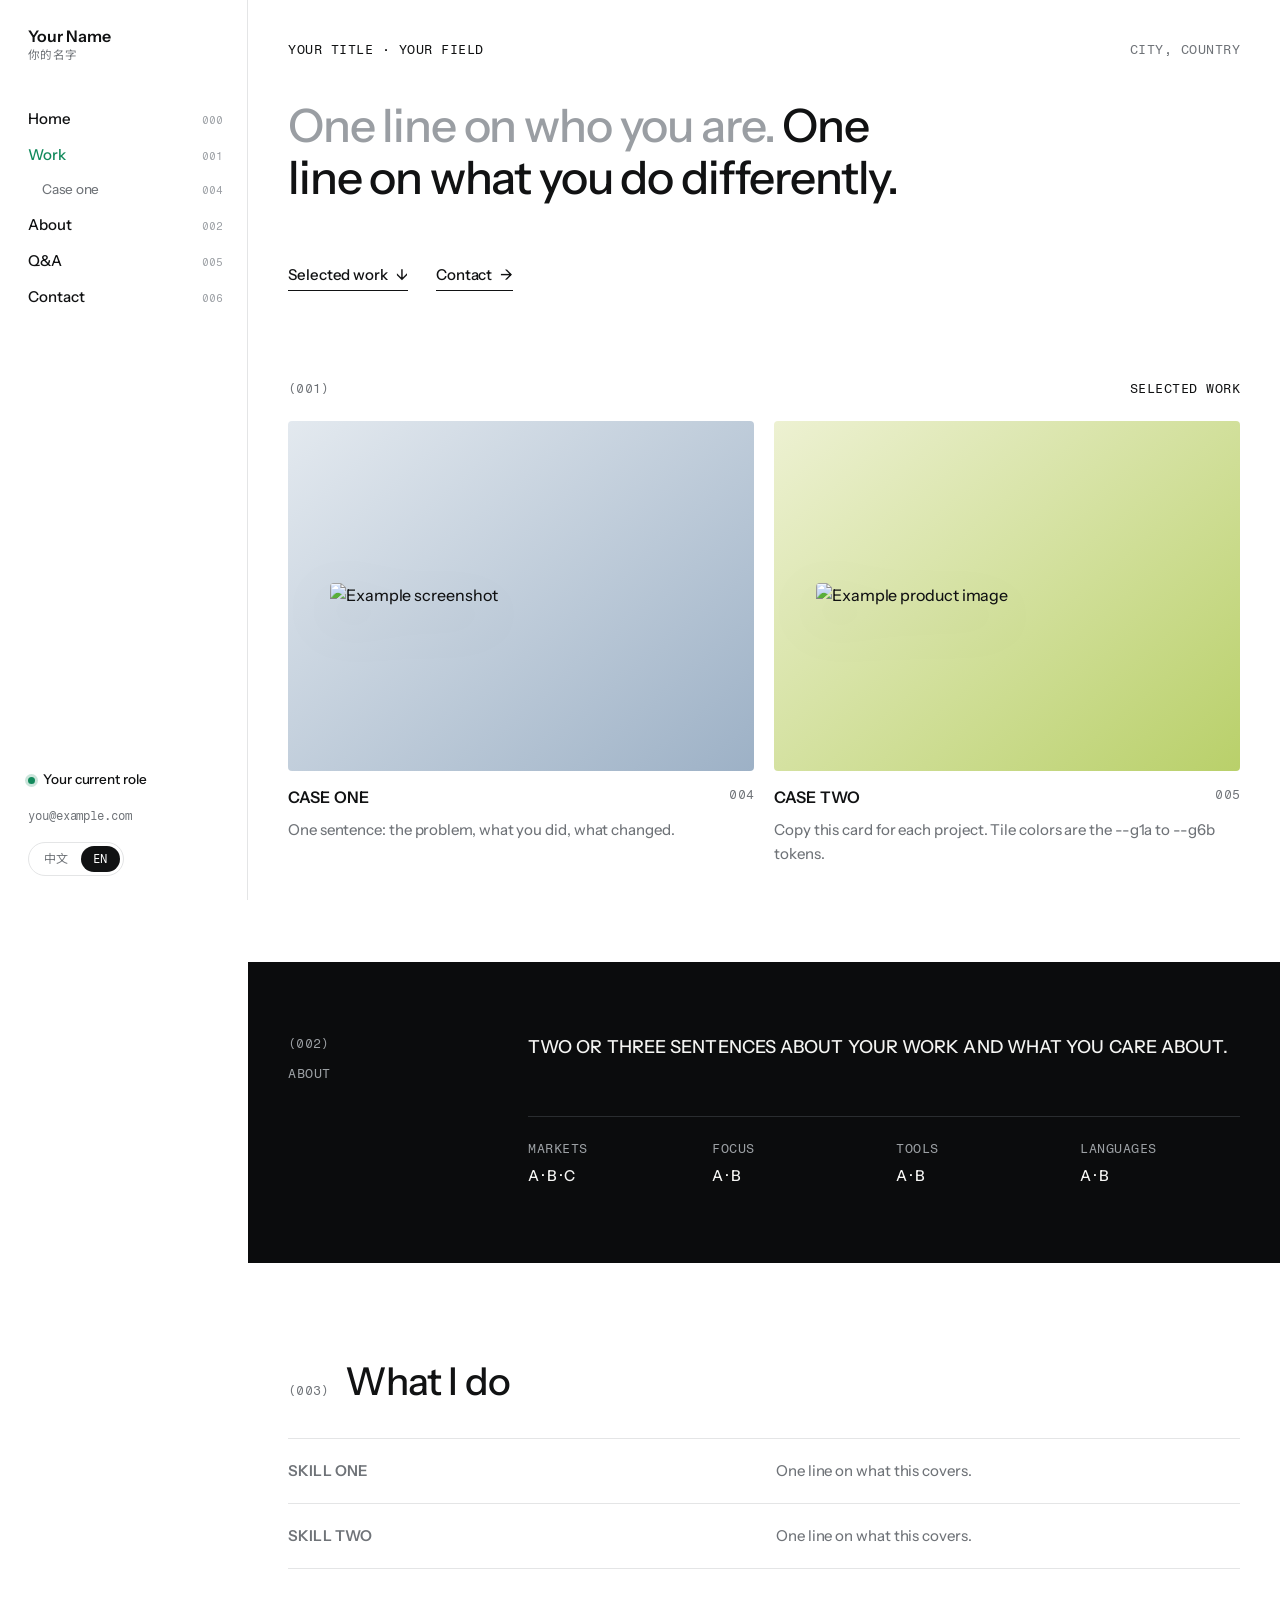
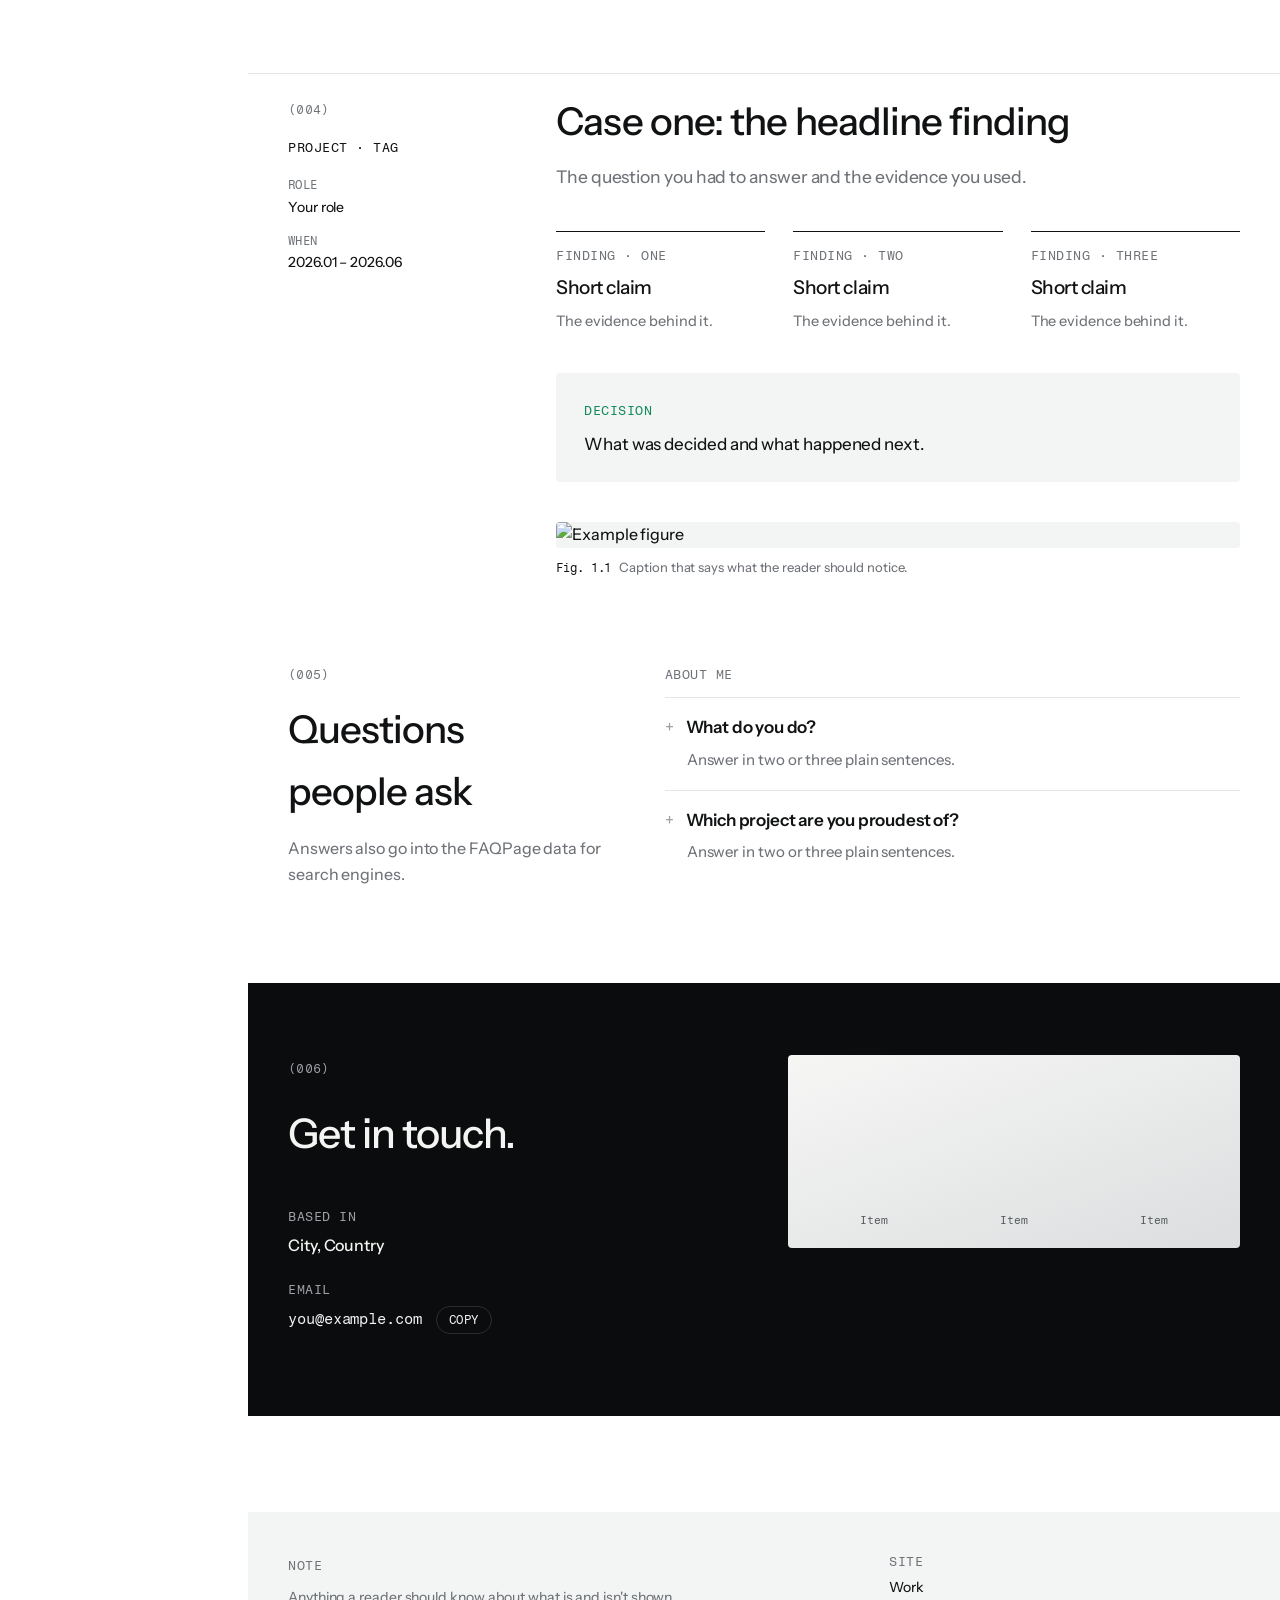
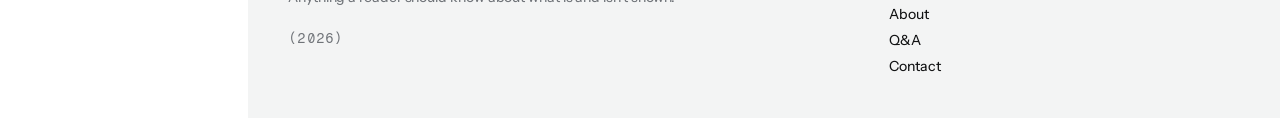
==== portfolio-template/index.html @ 122d9f9f "Initial toolkit: QMK/VIA templates, polling rate and stick testers, portfolio template Co-Authored-B" ====
<!doctype html>
<html lang="en">
<head>
<meta charset="utf-8">
<meta name="viewport" content="width=device-width, initial-scale=1, viewport-fit=cover">
<meta name="description" content="Replace with one sentence about you.">
<title>Your Name Portfolio</title>
<link rel="preconnect" href="https://fonts.googleapis.com">
<link rel="preconnect" href="https://fonts.gstatic.com" crossorigin>
<link rel="stylesheet" href="https://fonts.googleapis.com/css2?family=Instrument+Sans:wght@400;500;600;700&family=Fragment+Mono&family=Noto+Sans+SC:wght@400;500;700&display=swap" media="print" onload="this.media='all'">
<style>
/* Layout: fixed name-and-index sidebar on the left; a white page of numbered sections (work grid, about band, what I do, six case files, contact band). Bilingual via data-lang on the root. */
:root {
  --bg: #ffffff;
  --fg: #111213;
  --muted: #6f7378;
  --soft: #9a9ea3;
  --line: #e4e5e6;
  --tile: #f3f4f4;
  --accent: #128a5c;
  --band-bg: #0b0c0d;
  --band-fg: #f4f4f2;
  --band-muted: #9ca0a4;
  --band-line: #2a2d30;
  --shadow: rgba(17, 18, 19, 0.16);
  --g1a: #e3e9ef; --g1b: #9db1c6;
  --g2a: #edf1d2; --g2b: #b9d06a;
  --g3a: #f4e7da; --g3b: #e3a57c;
  --g4a: #ebe7f4; --g4b: #aba2d8;
  --g5a: #ddf0ec; --g5b: #7fc3b4;
  --g6a: #f5e9cd; --g6b: #d9b46c;
  --f-sans: "Instrument Sans", "Noto Sans SC", "PingFang SC", "Microsoft YaHei", system-ui, sans-serif;
  --f-mono: "Fragment Mono", "Noto Sans SC", ui-monospace, "Consolas", monospace;
  --side: 248px;
}
@media (prefers-color-scheme: dark) {
  :root:not([data-theme="light"]) {
    --bg: #0d0e0f; --fg: #f1f1ef; --muted: #9a9ea3; --soft: #6f7378; --line: #25282b; --tile: #17191b;
    --accent: #45c993; --band-bg: #17191b; --band-fg: #f4f4f2; --band-muted: #9ca0a4; --band-line: #2f3236;
    --shadow: rgba(0, 0, 0, 0.5);
    color-scheme: dark;
  }
}
:root[data-theme="dark"] {
  --bg: #0d0e0f; --fg: #f1f1ef; --muted: #9a9ea3; --soft: #6f7378; --line: #25282b; --tile: #17191b;
  --accent: #45c993; --band-bg: #17191b; --band-fg: #f4f4f2; --band-muted: #9ca0a4; --band-line: #2f3236;
  --shadow: rgba(0, 0, 0, 0.5);
  color-scheme: dark;
}
:root[data-lang="en"] .zh { display: none !important; }
:root:not([data-lang="en"]) .en { display: none !important; }
* { box-sizing: border-box; }
html { scroll-behavior: smooth; }
body {
  margin: 0; background: var(--bg); color: var(--fg);
  font-family: var(--f-sans); font-size: 16px; line-height: 1.6; font-weight: 450;
  -webkit-font-smoothing: antialiased; letter-spacing: -0.005em;
}
:root:not([data-lang="en"]) body { line-height: 1.8; letter-spacing: 0; }
a { color: inherit; }
a:focus-visible, button:focus-visible { outline: 2px solid var(--accent); outline-offset: 3px; border-radius: 2px; }
h1, h2, h3 { margin: 0; font-weight: 500; text-wrap: balance; letter-spacing: -0.025em; }
.mono, .label { font-family: var(--f-mono); }
.label { font-size: 12.5px; letter-spacing: 0.04em; text-transform: uppercase; color: var(--fg); }
.label.dim { color: var(--muted); }
.num { font-family: var(--f-mono); font-size: 12.5px; color: var(--muted); letter-spacing: 0.02em; }
.arrow-link {
  display: inline-flex; align-items: center; gap: 8px; font: 500 15px/1 var(--f-sans);
  color: var(--fg); text-decoration: none; background: none; border: 0; cursor: pointer;
  padding: 0 0 8px; border-bottom: 1px solid currentColor;
}
.arrow-link::after { content: "→"; transition: transform 0.2s ease; }
.arrow-link.down::after { content: "↓"; }
.arrow-link:hover::after { transform: translateX(3px); }
.arrow-link.down:hover::after { transform: translateY(3px); }

/* sidebar */
.side {
  position: fixed; inset: 0 auto 0 0; width: calc(var(--side) + env(safe-area-inset-left, 0px)); z-index: 20;
  background: var(--bg); border-right: 1px solid var(--line);
  padding: calc(env(safe-area-inset-top, 0px) + 26px) 24px calc(env(safe-area-inset-bottom, 0px) + 24px) calc(env(safe-area-inset-left, 0px) + 28px);
  display: flex; flex-direction: column; gap: 40px;
}
.side .name { font-size: 16px; font-weight: 600; letter-spacing: 0; text-decoration: none; display: grid; gap: 2px; line-height: 1.25; }
.side .name small { font-family: var(--f-mono); font-size: 11.5px; font-weight: 400; color: var(--muted); letter-spacing: 0.04em; text-transform: uppercase; }
.side nav { display: grid; gap: 2px; }
.side nav a { display: flex; justify-content: space-between; align-items: baseline; gap: 12px; text-decoration: none; padding: 5px 0; font-size: 15px; font-weight: 500; }
.side nav a span:last-child { font-family: var(--f-mono); font-size: 11px; color: var(--soft); }
.side nav a:hover, .side nav a.on { color: var(--accent); }
.side nav .sub { padding-left: 14px; font-size: 13.5px; font-weight: 450; color: var(--muted); }
.side .foot { margin-top: auto; display: grid; gap: 16px; }
.status { display: inline-flex; align-items: center; gap: 8px; font-size: 13.5px; font-weight: 500; }
.status::before { content: ""; width: 7px; height: 7px; border-radius: 50%; background: var(--accent); box-shadow: 0 0 0 3px color-mix(in srgb, var(--accent) 22%, transparent); }
.side .mail { font-family: var(--f-mono); font-size: 12px; color: var(--muted); word-break: break-all; }

.lang { display: inline-flex; border: 1px solid var(--line); border-radius: 999px; padding: 3px; background: var(--bg); width: max-content; }
.lang button { font: 400 12px/1 var(--f-mono); letter-spacing: 0.04em; color: var(--muted); background: none; border: 0; border-radius: 999px; padding: 7px 12px; cursor: pointer; }
.lang button[aria-pressed="true"] { background: var(--fg); color: var(--bg); }

/* mobile bar */
.topbar { display: none; }
body::before { content: ""; position: fixed; inset: 0 0 auto; height: env(safe-area-inset-top, 0px); z-index: 30; background: var(--bg); }

/* page */
.page { margin-left: calc(var(--side) + env(safe-area-inset-left, 0px)); }
.wrap {
  max-width: 1180px;
  padding-left: max(40px, env(safe-area-inset-left, 0px));
  padding-right: max(40px, env(safe-area-inset-right, 0px));
}
.sec { padding-block: 88px 0; }
.sec-head { display: flex; justify-content: space-between; align-items: baseline; gap: 16px; margin-bottom: 22px; }

/* hero */
.hero { padding-block: 40px 0; }
.hero-top { display: flex; justify-content: space-between; gap: 16px; flex-wrap: wrap; }
.hero h1 { margin-top: 40px; font-size: clamp(32px, 3.6vw, 50px); line-height: 1.12; max-width: 22em; }
.hero h1 .g { color: var(--soft); }
:root:not([data-lang="en"]) .hero h1 { line-height: 1.32; letter-spacing: 0; font-weight: 500; }
.hero-links { display: flex; gap: 28px; flex-wrap: wrap; margin-top: 64px; }

/* work grid */
.work { display: grid; grid-template-columns: repeat(2, minmax(0, 1fr)); gap: 44px 20px; }
.wcard { text-decoration: none; display: grid; gap: 14px; align-content: start; min-width: 0; }
.wtile {
  aspect-ratio: 4 / 3; border-radius: 4px; overflow: hidden; display: grid; place-items: center; padding: 9%;
  background: linear-gradient(140deg, var(--a) 0%, var(--b) 100%); max-width: 100%;
}
.wtile img { width: 100%; height: 100%; object-fit: contain; filter: drop-shadow(0 18px 28px var(--shadow)); transition: transform 0.5s cubic-bezier(.2,.7,.2,1); }
.wtile img.shot { height: auto; max-height: 100%; border-radius: 4px; }
.wcard:hover .wtile img { transform: scale(1.035); }
.wcard h3 { font-size: 16px; font-weight: 600; letter-spacing: 0.01em; text-transform: uppercase; display: flex; justify-content: space-between; gap: 12px; }
.wcard h3 .num { text-transform: none; font-weight: 400; }
.wcard p { margin: -6px 0 0; color: var(--muted); font-size: 15px; max-width: 34em; }

/* dark bands */
.band { background: var(--band-bg); color: var(--band-fg); margin-top: 96px; }
.band .wrap { padding-block: 72px 76px; }
.band .num, .band .label.dim { color: var(--band-muted); }
.about-grid { display: grid; grid-template-columns: 200px minmax(0, 1fr); gap: 40px; }
.about-text { display: grid; gap: 22px; max-width: 760px; }
.about-text p { margin: 0; font-size: clamp(18px, 1.6vw, 21px); line-height: 1.5; font-weight: 500; }
:root[data-lang="en"] .about-text p { text-transform: uppercase; font-size: clamp(16px, 1.4vw, 19px); letter-spacing: 0.005em; line-height: 1.45; }
.facts { display: grid; grid-template-columns: repeat(4, minmax(0, 1fr)); gap: 24px; margin-top: 56px; padding-top: 22px; border-top: 1px solid var(--band-line); }
.facts div { display: grid; gap: 6px; align-content: start; min-width: 0; }
.facts b { font-weight: 500; font-size: 15px; line-height: 1.45; }

/* what I do */
.svc-title { font-size: clamp(28px, 3vw, 40px); display: flex; align-items: baseline; gap: 16px; margin-bottom: 26px; }
.svc { border-top: 1px solid var(--line); }
.svc div { display: grid; grid-template-columns: minmax(0, 1fr) minmax(0, 1fr); gap: 24px; padding-block: 20px; border-bottom: 1px solid var(--line); }
.svc b { font-size: 15px; font-weight: 600; text-transform: uppercase; letter-spacing: 0.01em; }
.svc span { color: var(--muted); font-size: 15px; }

/* case files */
.case { padding-block: 104px 0; }
.case > .wrap { border-top: 1px solid var(--line); padding-top: 26px; }
.case-grid { display: grid; grid-template-columns: 220px minmax(0, 1fr); gap: 48px; }
.rail { position: sticky; top: calc(env(safe-area-inset-top, 0px) + 28px); align-self: start; display: grid; gap: 18px; }
.rail .code { font-family: var(--f-mono); font-size: 12.5px; letter-spacing: 0.04em; }
.rail dl { margin: 0; display: grid; gap: 14px; }
.rail dt { font-family: var(--f-mono); font-size: 11.5px; letter-spacing: 0.04em; text-transform: uppercase; color: var(--muted); }
.rail dd { margin: 2px 0 0; font-size: 14px; line-height: 1.5; }
.body { min-width: 0; display: grid; gap: 40px; }
.case h2 { font-size: clamp(28px, 3vw, 42px); line-height: 1.15; }
:root:not([data-lang="en"]) .case h2 { line-height: 1.35; letter-spacing: 0; }
.case .intro { font-size: 17.5px; max-width: 40em; margin: 18px 0 0; color: var(--muted); }

.findings { display: grid; grid-template-columns: repeat(3, minmax(0, 1fr)); gap: 28px; }
.finding { border-top: 1px solid var(--fg); padding-top: 14px; display: grid; gap: 10px; align-content: start; min-width: 0; }
.finding .label { color: var(--muted); }
.finding h3 { font-size: 19px; line-height: 1.3; }
.finding p { margin: 0; font-size: 14.5px; color: var(--muted); }
.decision { background: var(--tile); border-radius: 4px; padding: 24px 28px; max-width: 820px; }
.decision .label { color: var(--accent); }
.decision p { margin: 8px 0 0; font-size: 17px; }

figure { margin: 0; display: grid; gap: 10px; min-width: 0; align-content: start; }
figure img { width: 100%; height: auto; display: block; border-radius: 4px; background: var(--tile); }
figcaption { font-size: 13px; color: var(--muted); line-height: 1.5; }
figcaption .mono { color: var(--fg); margin-right: 8px; font-size: 12px; }
.figs-2 { display: grid; grid-template-columns: repeat(2, minmax(0, 1fr)); gap: 36px 20px; }
.figs-3 { display: grid; grid-template-columns: repeat(3, minmax(0, 1fr)); gap: 20px; }
.figs-wide { display: grid; grid-template-columns: 1.5fr 1fr; gap: 28px; align-items: start; }
.figs-3 img { aspect-ratio: 4 / 3; object-fit: cover; }
.tall-crop { max-height: 380px; object-fit: cover; object-position: center 35%; }

.split { display: grid; grid-template-columns: minmax(0, 1fr) minmax(0, 1fr); gap: 28px; align-items: start; }
.item { min-width: 0; }
.item h3 { font-size: 21px; line-height: 1.3; }
.item p { margin: 8px 0 0; font-size: 15.5px; }
.item .label { margin-bottom: 10px; display: block; color: var(--muted); }
.split .item { border-top: 1px solid var(--fg); padding-top: 14px; }

.diagram { background: var(--tile); border-radius: 4px; padding: 22px 18px 14px; overflow-x: auto; }
.diagram svg { display: block; width: 100%; min-width: 620px; height: auto; }
.d-box { fill: var(--bg); stroke: var(--line); stroke-width: 1.4; }
.d-focus { fill: var(--bg); stroke: var(--accent); stroke-width: 1.8; }
.d-line { stroke: var(--soft); stroke-width: 1.4; fill: none; }
.d-line.acc { stroke: var(--accent); stroke-width: 1.8; }
.d-line.dash { stroke-dasharray: 5 4; }
.d-head { fill: var(--soft); }
.d-head.acc { fill: var(--accent); }
.d-t { fill: var(--fg); font-family: var(--f-sans); font-size: 14px; font-weight: 600; }
.d-s { fill: var(--muted); font-family: var(--f-mono); font-size: 11px; }
.d-cap { fill: var(--muted); font-family: var(--f-sans); font-size: 12px; }

table.cov { width: 100%; border-collapse: collapse; font-size: 14px; }
.tablewrap { overflow-x: auto; border-top: 1px solid var(--fg); min-width: 0; }
table.cov th, table.cov td { text-align: left; padding: 12px 12px 12px 0; border-bottom: 1px solid var(--line); vertical-align: top; }
table.cov th { font-family: var(--f-mono); font-size: 11.5px; letter-spacing: 0.04em; text-transform: uppercase; color: var(--muted); font-weight: 400; }
table.cov td:first-child { font-weight: 600; white-space: nowrap; }
table.cov td.n { font-family: var(--f-mono); font-variant-numeric: tabular-nums; white-space: nowrap; }

.cards2 { display: grid; grid-template-columns: repeat(2, minmax(0, 1fr)); gap: 28px; }
.card { border-top: 1px solid var(--fg); padding-top: 14px; display: grid; gap: 8px; align-content: start; min-width: 0; }
.card h3 { font-size: 21px; }
.card .when { font-family: var(--f-mono); font-size: 12px; color: var(--muted); }
.card ul { margin: 4px 0 0; padding-left: 18px; font-size: 15px; }
.card li { margin: 5px 0; }
.case a { text-underline-offset: 3px; }

/* q&a */
.faq-grid { display: grid; grid-template-columns: minmax(0, 0.8fr) minmax(0, 1.4fr); gap: 48px; align-items: start; }
.faq-intro { position: sticky; top: calc(env(safe-area-inset-top, 0px) + 28px); display: grid; gap: 14px; }
.faq-intro h2 { font-size: clamp(28px, 3vw, 40px); }
.faq-intro p { margin: 0; color: var(--muted); max-width: 22em; }
.faq { display: grid; gap: 0; min-width: 0; }
.faq > .label { padding-block: 34px 12px; }
.faq > .label:first-child { padding-top: 0; }
.qa { border-top: 1px solid var(--line); padding-block: 16px 18px; display: grid; gap: 6px; }
.qa h3 { font-size: 17px; font-weight: 600; letter-spacing: -0.01em; display: flex; gap: 12px; }
.qa h3::before { content: "+"; font-weight: 400; color: var(--soft); }
.qa p { margin: 0 0 0 22px; color: var(--muted); font-size: 15px; max-width: 42em; }

/* contact */
.contact-grid { display: grid; grid-template-columns: minmax(0, 1fr) minmax(0, 1fr); gap: 48px; align-items: start; }
.contact-grid h2 { font-size: clamp(30px, 3.2vw, 44px); margin-top: 20px; }
.contact-info { display: grid; gap: 22px; margin-top: 40px; }
.contact-info > div { display: grid; gap: 6px; justify-items: start; }
.band .arrow-link { color: var(--band-fg); }
.contact-info b { font-weight: 500; font-size: 16px; }
.copy-row { display: flex; gap: 14px; align-items: baseline; flex-wrap: wrap; }
.copy-row b { font-family: var(--f-mono); font-weight: 400; font-size: 15px; user-select: all; }
.copy-btn { font: 400 12px/1 var(--f-mono); letter-spacing: 0.04em; text-transform: uppercase; color: var(--band-fg); background: none; border: 1px solid var(--band-line); border-radius: 999px; padding: 7px 12px; cursor: pointer; }
.copy-btn:hover { border-color: var(--band-fg); }
.lineup { background: linear-gradient(160deg, #f6f6f5, #dcdedf); border-radius: 4px; padding: 28px 22px 18px; display: grid; grid-template-columns: repeat(3, minmax(0, 1fr)); gap: 18px 12px; align-items: end; }
.lineup figure { justify-items: center; }
.lineup img { background: none; height: 120px; width: auto; max-width: 100%; object-fit: contain; filter: drop-shadow(0 12px 14px rgba(17, 18, 19, 0.18)); }
.lineup figcaption { font-family: var(--f-mono); font-size: 11px; color: #55595d; }
.band .hint { font-size: 13px; color: var(--band-muted); }

/* footer */
.foot-note { background: var(--tile); margin-top: 96px; }
.foot-note .wrap { padding-block: 40px calc(env(safe-area-inset-bottom, 0px) + 40px); display: grid; grid-template-columns: minmax(0, 1.6fr) minmax(0, 1fr); gap: 40px; }
.foot-note p { margin: 8px 0 0; font-size: 14px; color: var(--muted); max-width: 40em; }
.foot-links { display: grid; gap: 4px; align-content: start; font-size: 14px; }
.foot-links a { text-decoration: none; }
.foot-links a:hover { color: var(--accent); }

@media (max-width: 1080px) {
  .findings { grid-template-columns: 1fr; gap: 22px; }
  .case-grid { grid-template-columns: 180px minmax(0, 1fr); gap: 32px; }
}
@media (max-width: 960px) {
  .side { display: none; }
  .page { margin-left: 0; }
  .topbar {
    display: flex; justify-content: space-between; align-items: center; gap: 12px;
    position: sticky; top: env(safe-area-inset-top, 0px); z-index: 20; background: var(--bg); border-bottom: 1px solid var(--line);
    padding-block: 12px;
    padding-left: max(16px, env(safe-area-inset-left, 0px)); padding-right: max(16px, env(safe-area-inset-right, 0px));
  }
  .topbar .name { font-weight: 600; text-decoration: none; font-size: 15px; }
  .wrap { padding-left: max(16px, env(safe-area-inset-left, 0px)); padding-right: max(16px, env(safe-area-inset-right, 0px)); }
  .case-grid, .about-grid, .contact-grid, .faq-grid { grid-template-columns: 1fr; gap: 24px; }
  .rail, .faq-intro { position: static; }
  .rail dl { grid-template-columns: repeat(2, minmax(0, 1fr)); }
  .facts { grid-template-columns: repeat(2, minmax(0, 1fr)); }
  .figs-wide, .split, .cards2, .foot-note .wrap { grid-template-columns: 1fr; }
  .rail { scroll-margin-top: 70px; }
  .case, .sec, [id] { scroll-margin-top: 64px; }
}
@media (max-width: 640px) {
  .work, .figs-2, .figs-3, .svc div { grid-template-columns: 1fr; }
  .svc div { gap: 6px; }
  .hero h1 { margin-top: 28px; }
  .hero-links { margin-top: 40px; }
  .sec { padding-block: 64px 0; }
  .case { padding-block: 72px 0; }
  .band { margin-top: 72px; }
  .band .wrap { padding-block: 52px 56px; }
}
@media print {
  .side, .topbar, .hero-links { display: none; }
  .page { margin-left: 0; }
  .case { break-before: page; padding-block: 0; }
  .rail { position: static; }
  figure, .finding, .card, .diagram, .tablewrap, .item, .wcard { break-inside: avoid; }
}
@media (prefers-reduced-motion: reduce) {
  html { scroll-behavior: auto; }
  .wtile img, .arrow-link::after { transition: none; }
}
</style>
</head>
<body>

<aside class="side" aria-label="Site">
  <a class="name" href="#top"><span class="en">Your Name</span><span class="zh">你的名字</span><small><span class="en">你的名字</span><span class="zh">Your Name</span></small></a>
  <nav aria-label="Sections">
    <a href="#top"><span><span class="en">Home</span><span class="zh">首页</span></span><span>000</span></a>
    <a href="#work"><span><span class="en">Work</span><span class="zh">作品</span></span><span>001</span></a>
    <a class="sub" href="#case-one"><span><span class="en">Case one</span><span class="zh">案例一</span></span><span>004</span></a>
    <a href="#about"><span><span class="en">About</span><span class="zh">关于我</span></span><span>002</span></a>
    <a href="#faq"><span><span class="en">Q&amp;A</span><span class="zh">常见问题</span></span><span>005</span></a>
    <a href="#contact"><span><span class="en">Contact</span><span class="zh">联系</span></span><span>006</span></a>
  </nav>
  <div class="foot">
    <span class="status"><span class="en">Your current role</span><span class="zh">你现在的职位</span></span>
    <span class="mail">you@example.com</span>
    <div class="lang" role="group" aria-label="Language / 语言">
      <button type="button" id="lang-zh" data-set="zh" aria-pressed="false">中文</button>
      <button type="button" id="lang-en" data-set="en" aria-pressed="true">EN</button>
    </div>
  </div>
</aside>

<div class="page" id="top">
<header class="topbar">
  <a class="name" href="#top"><span class="en">Your Name</span><span class="zh">你的名字</span></a>
  <div class="lang" role="group" aria-label="Language / 语言">
    <button type="button" id="lang-zh-m" data-set="zh" aria-pressed="false">中文</button>
    <button type="button" id="lang-en-m" data-set="en" aria-pressed="true">EN</button>
  </div>
</header>
<main>
<section class="hero"><div class="wrap">
  <div class="hero-top"><span class="label"><span class="en">Your title · Your field</span><span class="zh">职位 · 领域</span></span><span class="label dim"><span class="en">City, Country</span><span class="zh">城市</span></span></div>
  <h1><span class="en"><span class="g">One line on who you are.</span> One line on what you do differently.</span><span class="zh"><span class="g">一句话说明你是谁。</span>一句话说明你和别人做得不一样的地方。</span></h1>
  <div class="hero-links"><a class="arrow-link down" href="#work"><span class="en">Selected work</span><span class="zh">查看作品</span></a><a class="arrow-link" href="#contact"><span class="en">Contact</span><span class="zh">联系我</span></a></div>
</div></section>

<section class="sec" id="work"><div class="wrap">
  <div class="sec-head"><span class="num">(001)</span><span class="label"><span class="en">Selected work</span><span class="zh">作品</span></span></div>
  <div class="work">
    <a class="wcard" href="#case-one"><div class="wtile" style="--a: var(--g1a); --b: var(--g1b)"><img class="shot" src="https://placehold.co/1200x800/png?text=Screenshot" alt="Example screenshot"></div>
      <h3><span><span class="en">Case one</span><span class="zh">案例一</span></span><span class="num">004</span></h3>
      <p><span class="en">One sentence: the problem, what you did, what changed.</span><span class="zh">一句话：问题、你做了什么、结果如何。</span></p></a>
    <a class="wcard" href="#case-one"><div class="wtile" style="--a: var(--g2a); --b: var(--g2b)"><img class="shot" src="https://placehold.co/1200x800/png?text=Product" alt="Example product image"></div>
      <h3><span><span class="en">Case two</span><span class="zh">案例二</span></span><span class="num">005</span></h3>
      <p><span class="en">Copy this card for each project. Tile colors are the --g1a to --g6b tokens.</span><span class="zh">每个项目复制一张卡片。底色在 --g1a 到 --g6b 里改。</span></p></a>
  </div>
</div></section>

<section class="band" id="about"><div class="wrap"><div class="about-grid">
  <div class="sec-head" style="flex-direction:column;justify-content:flex-start;gap:10px"><span class="num">(002)</span><span class="label dim"><span class="en">About</span><span class="zh">关于我</span></span></div>
  <div><div class="about-text"><p class="en">Two or three sentences about your work and what you care about.</p><p class="zh">用两三句话介绍你的工作和你在意的事情。</p></div>
    <div class="facts"><div><span class="label dim"><span class="en">Markets</span><span class="zh">市场</span></span><b>A · B · C</b></div><div><span class="label dim"><span class="en">Focus</span><span class="zh">方向</span></span><b>A · B</b></div><div><span class="label dim"><span class="en">Tools</span><span class="zh">工具</span></span><b>A · B</b></div><div><span class="label dim"><span class="en">Languages</span><span class="zh">语言</span></span><b>A · B</b></div></div></div>
</div></div></section>

<section class="sec" id="services"><div class="wrap">
  <h2 class="svc-title"><span class="num">(003)</span><span><span class="en">What I do</span><span class="zh">我做什么</span></span></h2>
  <div class="svc"><div><b><span class="en">Skill one</span><span class="zh">能力一</span></b><span><span class="en">One line on what this covers.</span><span class="zh">一句话说明。</span></span></div><div><b><span class="en">Skill two</span><span class="zh">能力二</span></b><span><span class="en">One line on what this covers.</span><span class="zh">一句话说明。</span></span></div></div>
</div></section>

<section class="case" id="case-one"><div class="wrap case-grid">
  <aside class="rail"><span class="num">(004)</span><span class="code">PROJECT · TAG</span>
    <dl><div><dt><span class="en">Role</span><span class="zh">角色</span></dt><dd><span class="en">Your role</span><span class="zh">你的角色</span></dd></div><div><dt><span class="en">When</span><span class="zh">时间</span></dt><dd>2026.01 – 2026.06</dd></div></dl></aside>
  <div class="body">
    <div><h2><span class="en">Case one: the headline finding</span><span class="zh">案例一：一句话的核心发现</span></h2><p class="intro"><span class="en">The question you had to answer and the evidence you used.</span><span class="zh">你要回答的问题，以及用了哪些证据。</span></p></div>
    <div class="findings">
      <div class="finding"><span class="label"><span class="en">Finding · One</span><span class="zh">发现 · 一</span></span><h3><span class="en">Short claim</span><span class="zh">简短结论</span></h3><p><span class="en">The evidence behind it.</span><span class="zh">支撑它的证据。</span></p></div>
      <div class="finding"><span class="label"><span class="en">Finding · Two</span><span class="zh">发现 · 二</span></span><h3><span class="en">Short claim</span><span class="zh">简短结论</span></h3><p><span class="en">The evidence behind it.</span><span class="zh">支撑它的证据。</span></p></div>
      <div class="finding"><span class="label"><span class="en">Finding · Three</span><span class="zh">发现 · 三</span></span><h3><span class="en">Short claim</span><span class="zh">简短结论</span></h3><p><span class="en">The evidence behind it.</span><span class="zh">支撑它的证据。</span></p></div>
    </div>
    <div class="decision"><span class="label"><span class="en">Decision</span><span class="zh">决定</span></span><p><span class="en">What was decided and what happened next.</span><span class="zh">最后的决定和后续结果。</span></p></div>
    <figure><img src="https://placehold.co/1600x900/png?text=Figure" alt="Example figure"><figcaption><span class="mono"><span class="en">Fig.</span><span class="zh">图</span> 1.1</span><span class="en">Caption that says what the reader should notice.</span><span class="zh">图注：读者应该注意什么。</span></figcaption></figure>
  </div>
</div></section>

<section class="sec" id="faq"><div class="wrap faq-grid">
  <div class="faq-intro"><span class="num">(005)</span><h2><span class="en">Questions people ask</span><span class="zh">常见问题</span></h2><p><span class="en">Answers also go into the FAQPage data for search engines.</span><span class="zh">答案同时写进给搜索引擎的 FAQPage 数据。</span></p></div>
  <div class="faq"><span class="label dim"><span class="en">About me</span><span class="zh">关于我</span></span>
    <div class="qa"><h3><span class="en">What do you do?</span><span class="zh">你做什么工作？</span></h3><p><span class="en">Answer in two or three plain sentences.</span><span class="zh">用两三句话直接回答。</span></p></div>
    <div class="qa"><h3><span class="en">Which project are you proudest of?</span><span class="zh">你最满意的项目是哪个？</span></h3><p><span class="en">Answer in two or three plain sentences.</span><span class="zh">用两三句话直接回答。</span></p></div>
  </div>
</div></section>

<section class="band" id="contact"><div class="wrap contact-grid">
  <div><span class="num">(006)</span><h2><span class="en">Get in touch.</span><span class="zh">联系我</span></h2>
    <div class="contact-info"><div><span class="label dim"><span class="en">Based in</span><span class="zh">所在地</span></span><b>City, Country</b></div>
      <div><span class="label dim"><span class="en">Email</span><span class="zh">邮箱</span></span><div class="copy-row"><b id="mail">you@example.com</b><button type="button" class="copy-btn" id="copy-mail"><span class="en">Copy</span><span class="zh">复制</span></button></div><span class="hint" id="copy-hint" aria-live="polite"></span></div></div></div>
  <div class="lineup"><figure><img src="https://placehold.co/400x400/png?text=1" alt=""><figcaption>Item</figcaption></figure><figure><img src="https://placehold.co/400x400/png?text=2" alt=""><figcaption>Item</figcaption></figure><figure><img src="https://placehold.co/400x400/png?text=3" alt=""><figcaption>Item</figcaption></figure></div>
</div></section>
</main>
<footer class="foot-note"><div class="wrap"><div><span class="label dim">Note</span><p>Anything a reader should know about what is and isn't shown.</p><p class="num" style="margin-top:20px">(2026)</p></div>
  <nav class="foot-links"><span class="label dim">Site</span><a href="#work">Work</a><a href="#about">About</a><a href="#faq">Q&amp;A</a><a href="#contact">Contact</a></nav></div></footer>
</div>

<script>
(function () {
  var root = document.documentElement;
  var buttons = document.querySelectorAll(".lang button");
  function setLang(lang) {
    root.setAttribute("data-lang", lang);
    root.setAttribute("lang", lang === "en" ? "en" : "zh-CN");
    buttons.forEach(function (b) { b.setAttribute("aria-pressed", String(b.getAttribute("data-set") === lang)); });
    try { localStorage.setItem("portfolio-lang", lang); } catch (e) {}
  }
  var start = "en";
  try {
    var saved = localStorage.getItem("portfolio-lang");
    if (saved === "en" || saved === "zh") { start = saved; }
    else if (/^zh/i.test(navigator.language || "")) { start = "zh"; }
  } catch (e) {
    if (/^zh/i.test(navigator.language || "")) { start = "zh"; }
  }
  setLang(start);
  buttons.forEach(function (b) { b.addEventListener("click", function () { setLang(b.getAttribute("data-set")); }); });

  var btn = document.getElementById("copy-mail"), hint = document.getElementById("copy-hint"), mail = document.getElementById("mail");
  function say(zh, en) { hint.textContent = root.getAttribute("data-lang") === "en" ? en : zh; }
  function selectMail() { var r = document.createRange(); r.selectNodeContents(mail); var s = getSelection(); s.removeAllRanges(); s.addRange(r); }
  btn.addEventListener("click", function () {
    try {
      navigator.clipboard.writeText(mail.textContent).then(function () { say("已复制", "Copied"); }, function () { selectMail(); say("已选中，按 Ctrl+C 复制", "Selected. Press Ctrl+C to copy"); });
    } catch (e) { selectMail(); say("已选中，按 Ctrl+C 复制", "Selected. Press Ctrl+C to copy"); }
  });

  var links = document.querySelectorAll(".side nav a[href^='#']");
  if ("IntersectionObserver" in window) {
    var io = new IntersectionObserver(function (es) {
      es.forEach(function (e) {
        if (!e.isIntersecting) return;
        links.forEach(function (a) { a.classList.toggle("on", a.getAttribute("href") === "#" + e.target.id); });
      });
    }, { rootMargin: "-40% 0px -55% 0px" });
    document.querySelectorAll("main section[id]").forEach(function (s) { io.observe(s); });
  }
})();
</script>

</body>
</html>
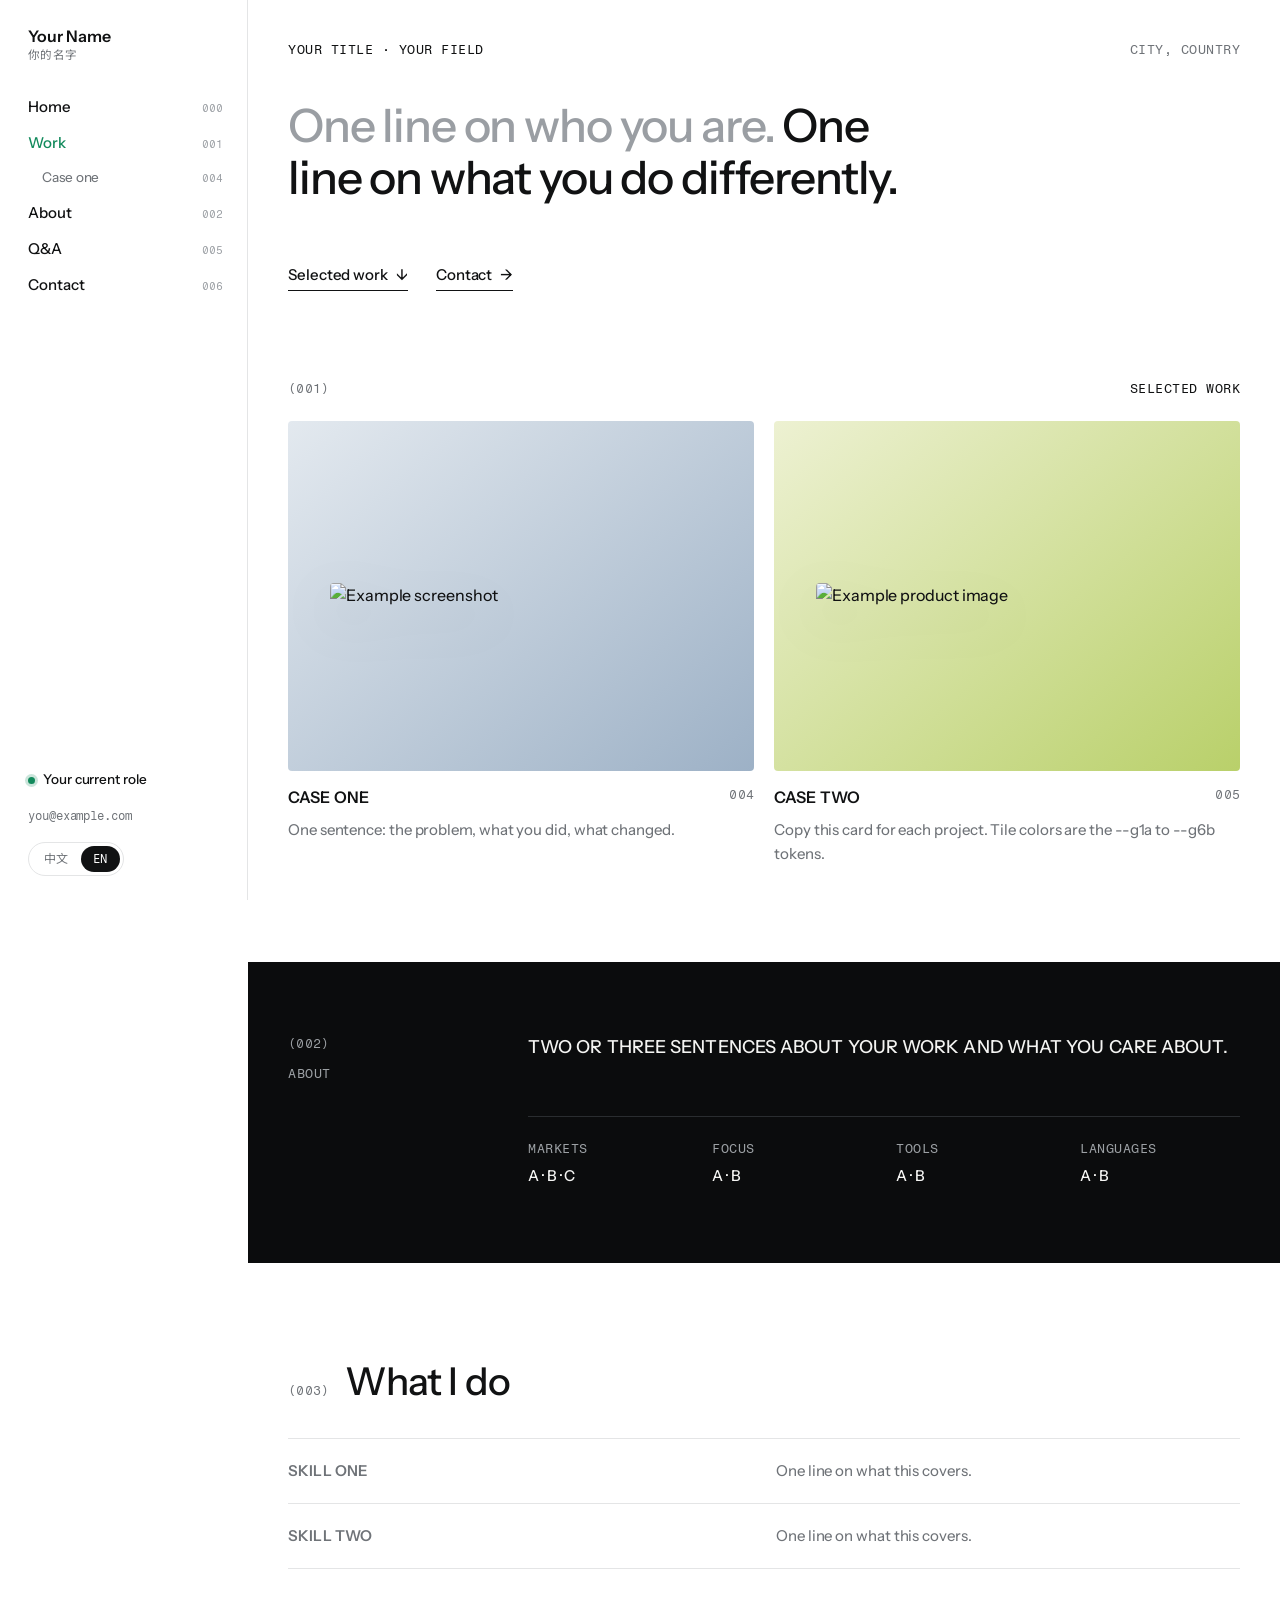
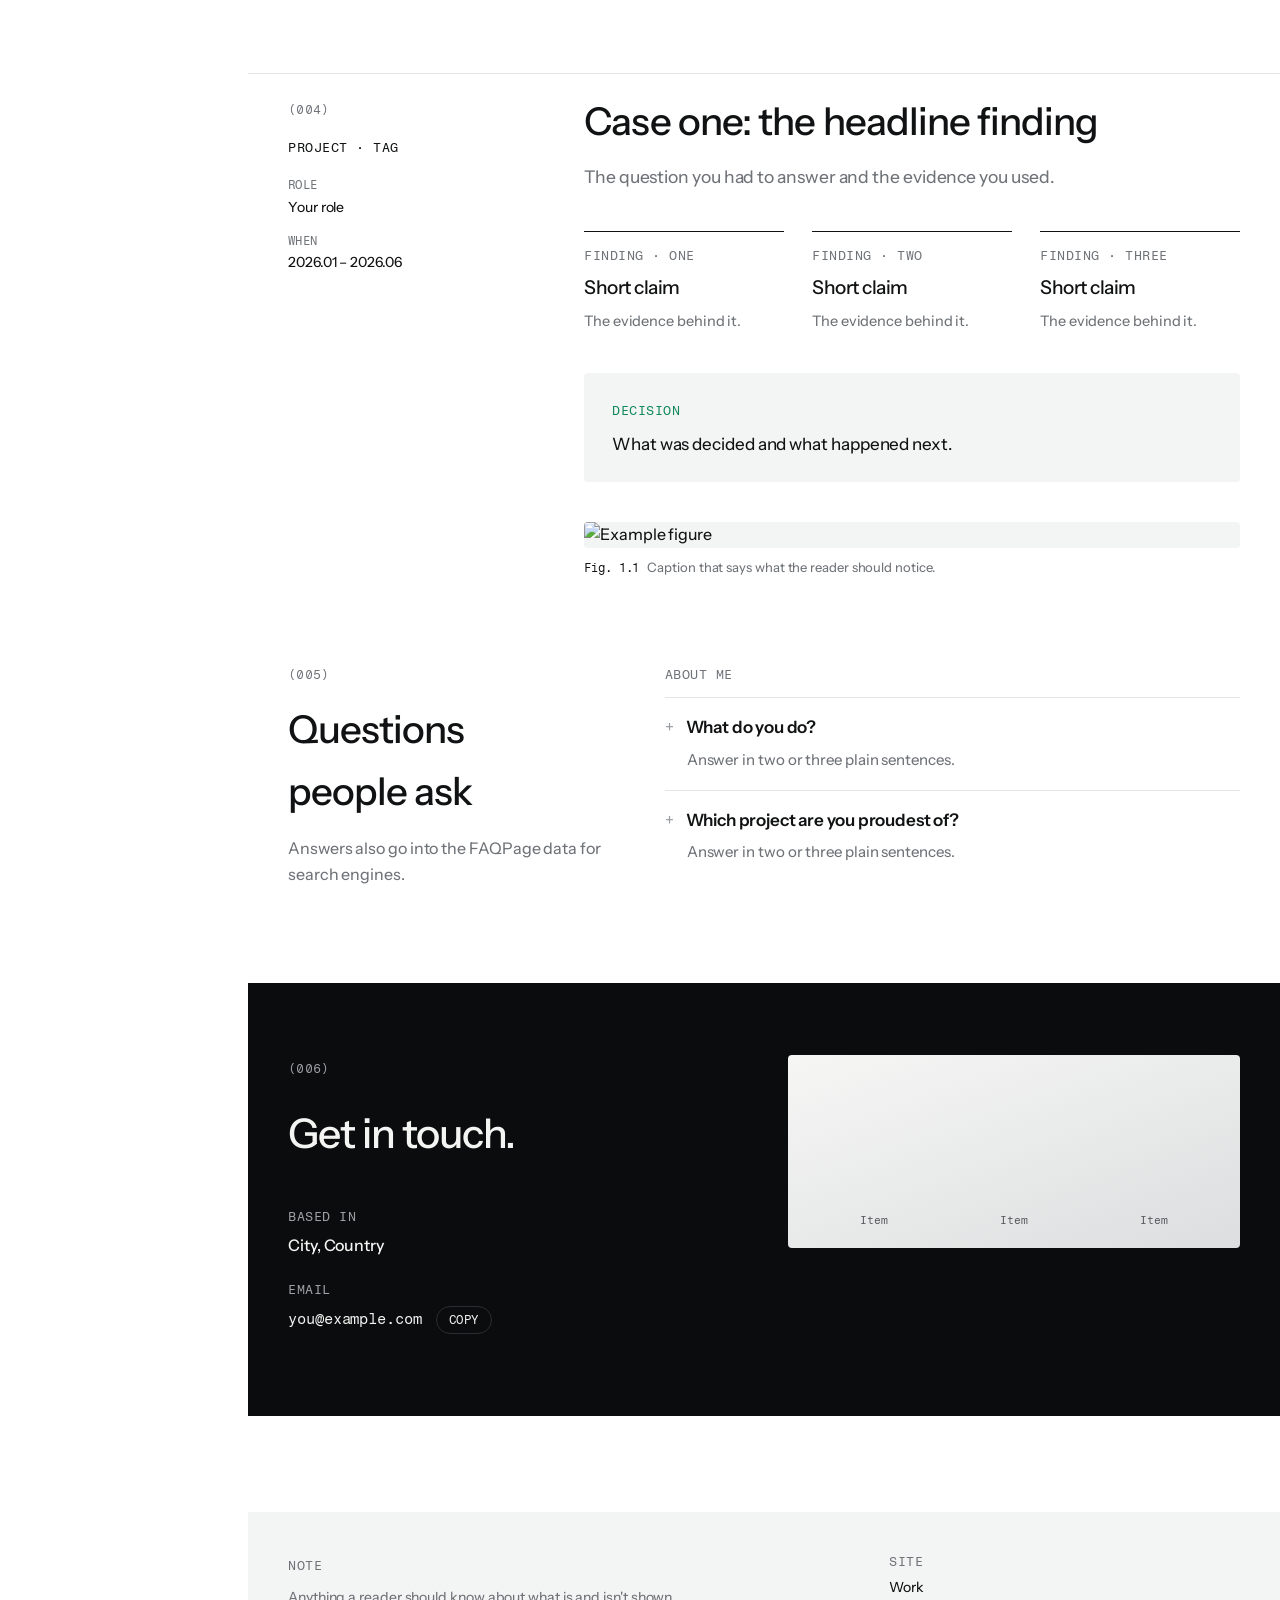
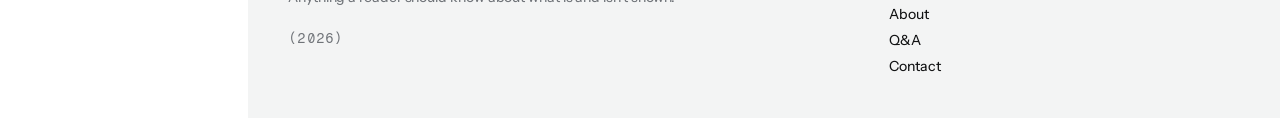
==== commit 695d6865: "Portfolio template: center content column, language switch at top of sidebar Co-Authored-By: Claude " ====
--- a/portfolio-template/index.html
+++ b/portfolio-template/index.html
@@ -79,8 +79,9 @@
   position: fixed; inset: 0 auto 0 0; width: calc(var(--side) + env(safe-area-inset-left, 0px)); z-index: 20;
   background: var(--bg); border-right: 1px solid var(--line);
   padding: calc(env(safe-area-inset-top, 0px) + 26px) 24px calc(env(safe-area-inset-bottom, 0px) + 24px) calc(env(safe-area-inset-left, 0px) + 28px);
-  display: flex; flex-direction: column; gap: 40px;
-}
+  display: flex; flex-direction: column; gap: 28px; overflow-y: auto;
+}
+.side .lang.top { margin-top: -6px; }
 .side .name { font-size: 16px; font-weight: 600; letter-spacing: 0; text-decoration: none; display: grid; gap: 2px; line-height: 1.25; }
 .side .name small { font-family: var(--f-mono); font-size: 11.5px; font-weight: 400; color: var(--muted); letter-spacing: 0.04em; text-transform: uppercase; }
 .side nav { display: grid; gap: 2px; }
@@ -104,7 +105,7 @@
 /* page */
 .page { margin-left: calc(var(--side) + env(safe-area-inset-left, 0px)); }
 .wrap {
-  max-width: 1180px;
+  max-width: 1360px; margin: 0 auto;
   padding-left: max(40px, env(safe-area-inset-left, 0px));
   padding-right: max(40px, env(safe-area-inset-right, 0px));
 }
@@ -155,7 +156,7 @@
 /* case files */
 .case { padding-block: 104px 0; }
 .case > .wrap { border-top: 1px solid var(--line); padding-top: 26px; }
-.case-grid { display: grid; grid-template-columns: 220px minmax(0, 1fr); gap: 48px; }
+.case-grid { display: grid; grid-template-columns: 240px minmax(0, 1fr); gap: 56px; }
 .rail { position: sticky; top: calc(env(safe-area-inset-top, 0px) + 28px); align-self: start; display: grid; gap: 18px; }
 .rail .code { font-family: var(--f-mono); font-size: 12.5px; letter-spacing: 0.04em; }
 .rail dl { margin: 0; display: grid; gap: 14px; }
